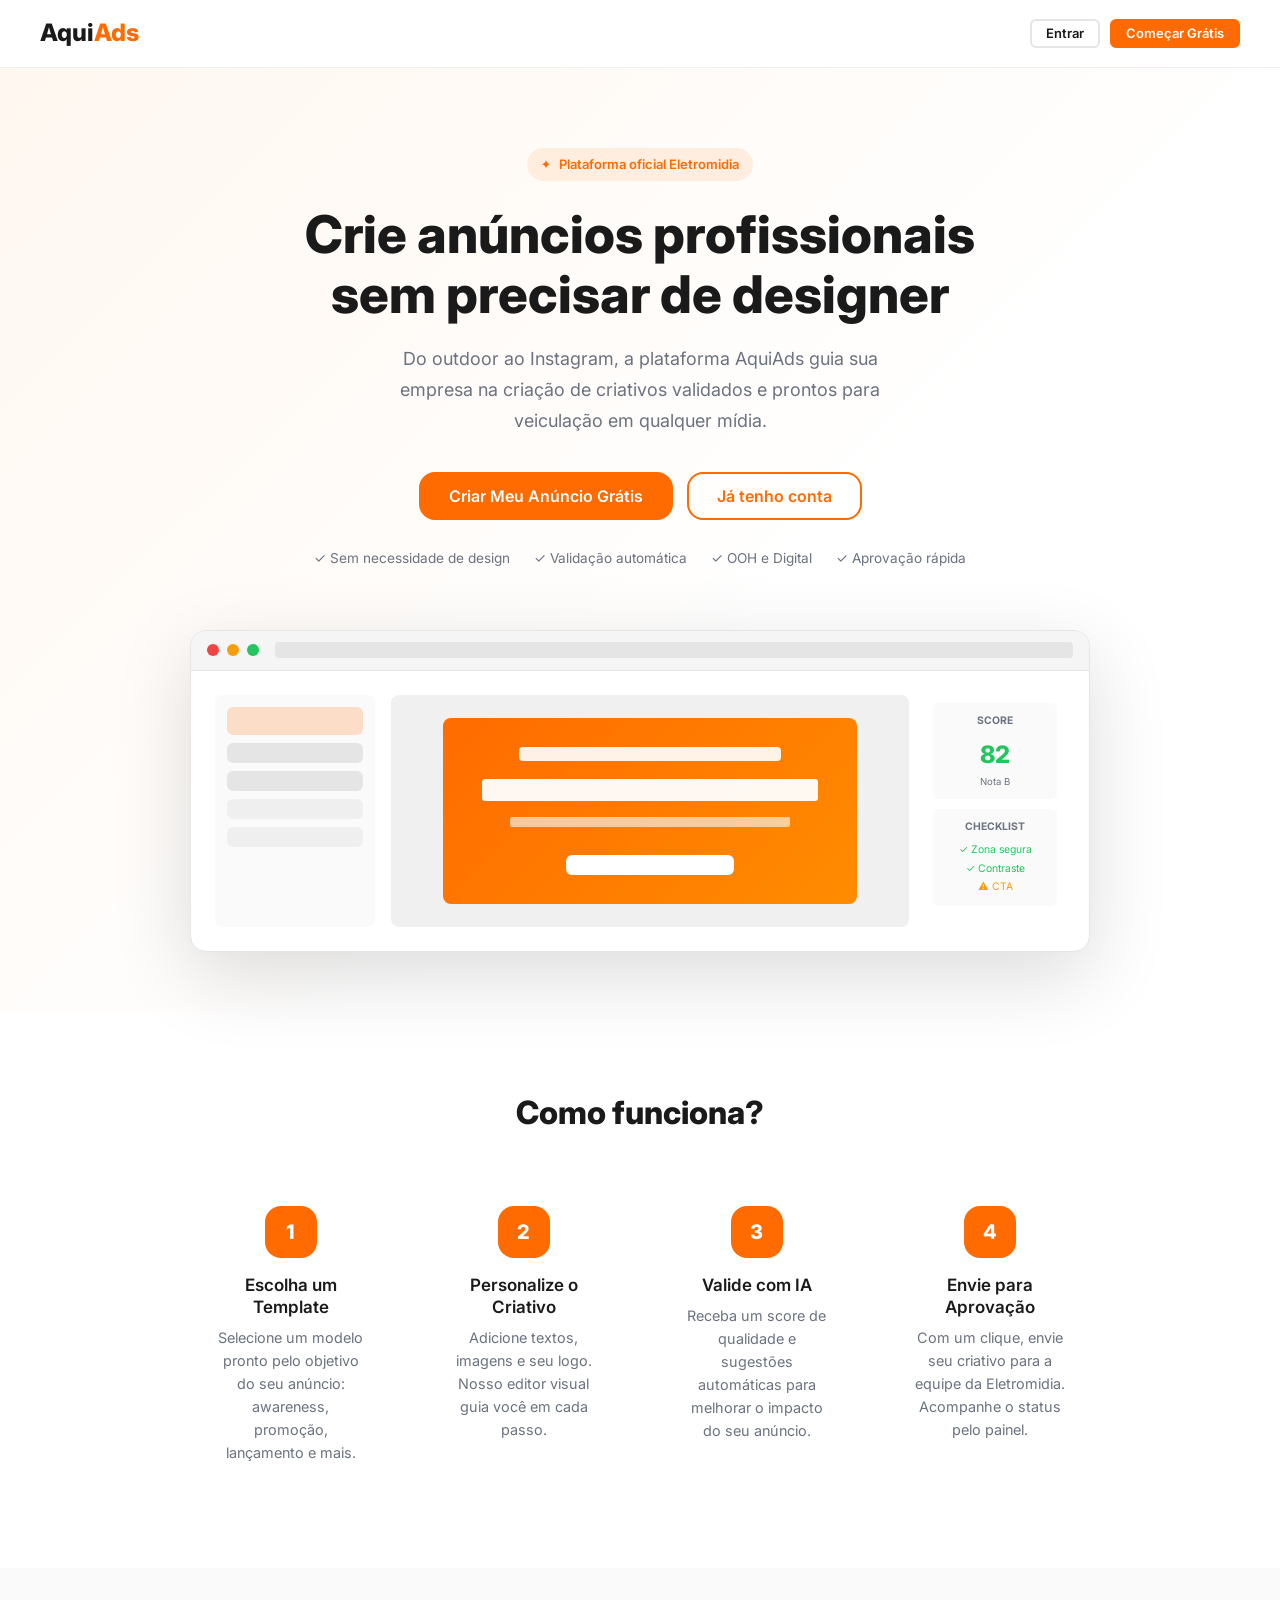
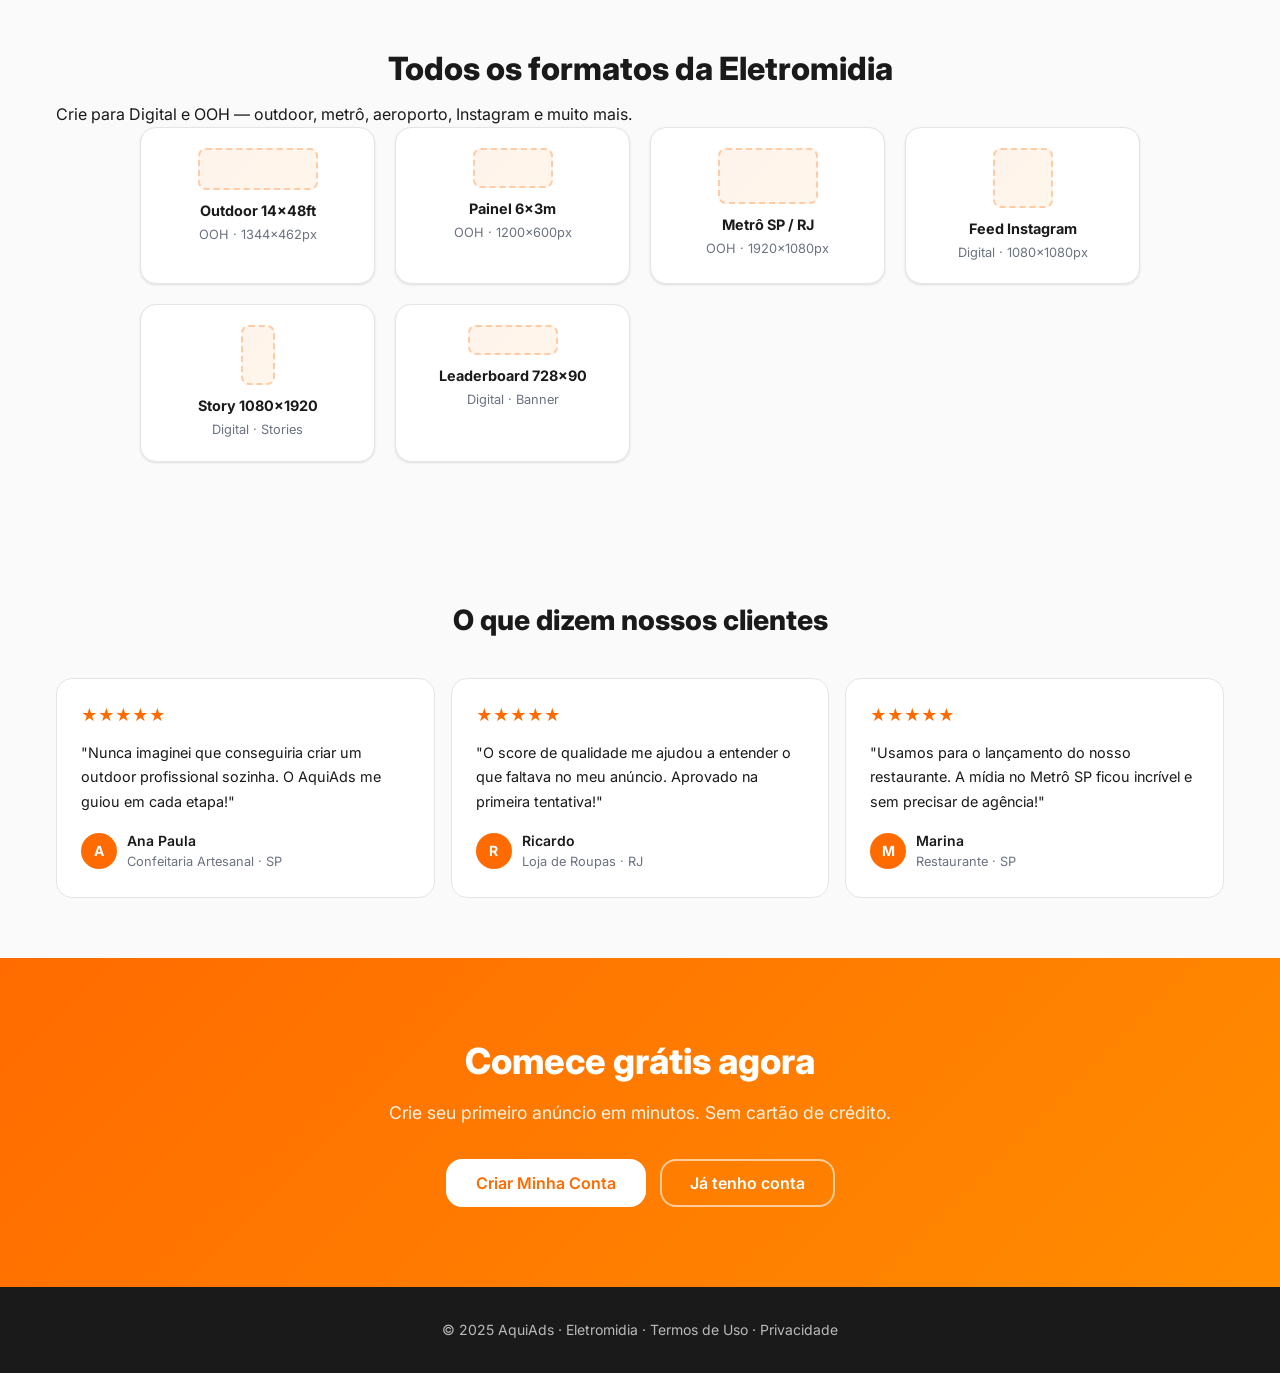
==== dashboard.html @ fc2f182a "Add AquiAds creative platform — full front-end application Complete web application for SME users to" ====
<!DOCTYPE html>
<html lang="pt-BR">
<head>
  <meta charset="UTF-8">
  <meta name="viewport" content="width=device-width, initial-scale=1.0">
  <title>Painel — AquiAds</title>
  <link rel="stylesheet" href="assets/css/style.css">
  <style>
    .stats-grid { display:grid; grid-template-columns:repeat(4,1fr); gap:16px; margin-bottom:28px; }
    .notif-list  { display:flex; flex-direction:column; gap:8px; }
    .notif-item  { display:flex; align-items:flex-start; gap:12px; padding:12px; border-radius:var(--radius-md); background:var(--color-bg); border:1px solid var(--color-gray-light); }
    .notif-icon  { font-size:1.2rem; flex-shrink:0; }
    .notif-msg   { font-size:0.875rem; line-height:1.5; }
    .notif-time  { font-size:0.75rem; color:var(--color-text-muted); }
    .notif-item--unread { background:rgba(255,107,0,0.04); border-color:rgba(255,107,0,0.2); }
    .campaign-row td:first-child { font-weight:600; }
    .section-tabs { margin-bottom:20px; }
    @media(max-width:1024px){ .stats-grid{grid-template-columns:repeat(2,1fr);} }
    @media(max-width:640px){  .stats-grid{grid-template-columns:1fr 1fr;} }
  </style>
</head>
<body>
<div id="toast-container"></div>

<div class="app-layout">
  <!-- SIDEBAR -->
  <aside class="sidebar" id="sidebar">
    <div class="sidebar-logo">
      <div class="sidebar-logo-icon">
        <svg width="20" height="20" viewBox="0 0 20 20" fill="none"><rect x="2" y="2" width="16" height="16" rx="3" fill="white"/><path d="M6 14L10 6L14 14" stroke="#FF6B00" stroke-width="2.5" stroke-linecap="round" stroke-linejoin="round"/></svg>
      </div>
      <span class="sidebar-logo-text">Aqui<span>Ads</span></span>
    </div>
    <nav class="sidebar-nav">
      <div class="nav-section">
        <div class="nav-section-label">Menu</div>
      </div>
      <a href="dashboard.html" class="nav-link nav-link--active">
        <svg viewBox="0 0 20 20" fill="currentColor"><rect x="2" y="2" width="7" height="7" rx="1.5"/><rect x="11" y="2" width="7" height="7" rx="1.5"/><rect x="2" y="11" width="7" height="7" rx="1.5"/><rect x="11" y="11" width="7" height="7" rx="1.5"/></svg>
        <span>Dashboard</span>
      </a>
      <a href="templates.html" class="nav-link">
        <svg viewBox="0 0 20 20" fill="currentColor"><path d="M4 3h12a1 1 0 0 1 1 1v12a1 1 0 0 1-1 1H4a1 1 0 0 1-1-1V4a1 1 0 0 1 1-1zm0 1v12h12V4H4zm2 2h3v3H6V6zm5 0h3v3h-3V6zM6 11h8v1H6v-1zm0 2.5h8v1H6v-1z"/></svg>
        <span>Templates</span>
      </a>
      <a href="editor.html" class="nav-link">
        <svg viewBox="0 0 20 20" fill="currentColor"><path d="M13.586 3.586a2 2 0 1 1 2.828 2.828l-.793.793-2.828-2.828.793-.793zM11.379 5.793L3 14.172V17h2.828l8.38-8.379-2.83-2.828z"/></svg>
        <span>Novo Criativo</span>
      </a>
      <div style="margin: 8px 12px;"></div>
      <div class="nav-section">
        <div class="nav-section-label">Conta</div>
      </div>
      <a href="#" class="nav-link" id="nav-logout" onclick="AquiAds.Auth.logout();return false;">
        <svg viewBox="0 0 20 20" fill="currentColor"><path fill-rule="evenodd" d="M3 3a1 1 0 0 0-1 1v12a1 1 0 0 0 1 1h7a1 1 0 1 0 0-2H4V5h6a1 1 0 1 0 0-2H3zm11.293 4.293a1 1 0 0 1 1.414 0l3 3a1 1 0 0 1 0 1.414l-3 3a1 1 0 0 1-1.414-1.414L15.586 11H9a1 1 0 1 1 0-2h6.586l-1.293-1.293a1 1 0 0 1 0-1.414z"/></svg>
        <span>Sair</span>
      </a>
    </nav>
    <div class="sidebar-footer">
      <div class="sidebar-user">
        <div class="sidebar-avatar" id="user-avatar">U</div>
        <div class="sidebar-user-info">
          <div class="sidebar-user-name" id="user-name">Usuário</div>
          <div class="sidebar-user-plan">
            <span class="badge badge--orange" style="font-size:0.65rem;padding:2px 7px;">Grátis</span>
          </div>
        </div>
      </div>
    </div>
  </aside>

  <!-- MAIN CONTENT -->
  <div class="main-content">
    <header class="topbar">
      <span class="topbar-title" id="topbar-greeting">Olá 👋</span>
      <div class="topbar-actions">
        <div class="search-input-wrap">
          <svg viewBox="0 0 20 20" fill="currentColor"><path fill-rule="evenodd" d="M8 4a4 4 0 100 8 4 4 0 000-8zM2 8a6 6 0 1110.89 3.476l4.817 4.817a1 1 0 01-1.414 1.414l-4.816-4.816A6 6 0 012 8z"/></svg>
          <input type="text" class="search-input" placeholder="Buscar criativos…" id="search-input">
        </div>
        <button class="notif-btn" id="notif-btn" data-tooltip="Notificações" onclick="toggleNotifications()">
          <svg width="18" height="18" viewBox="0 0 20 20" fill="currentColor"><path d="M10 2a6 6 0 00-6 6v3.586l-.707.707A1 1 0 004 14h12a1 1 0 00.707-1.707L16 11.586V8a6 6 0 00-6-6zM10 18a3 3 0 01-3-3h6a3 3 0 01-3 3z"/></svg>
          <span class="notif-badge" id="notif-badge" style="display:none;">0</span>
        </button>
        <a href="editor.html" class="btn btn--primary btn--sm">+ Novo Criativo</a>
      </div>
    </header>

    <main class="page-content">
      <!-- STATS -->
      <div class="stats-grid" id="stats-grid">
        <div class="stat-card">
          <div class="stat-card-icon" style="background:rgba(255,107,0,0.1);">
            <svg width="20" height="20" viewBox="0 0 20 20" fill="#FF6B00"><path d="M4 4a2 2 0 012-2h4.586A2 2 0 0112 2.586L15.414 6A2 2 0 0116 7.414V16a2 2 0 01-2 2H6a2 2 0 01-2-2V4z"/></svg>
          </div>
          <div class="stat-card-value" id="stat-total">0</div>
          <div class="stat-card-label">Criativos criados</div>
        </div>
        <div class="stat-card">
          <div class="stat-card-icon" style="background:rgba(255,107,0,0.1);">
            <svg width="20" height="20" viewBox="0 0 20 20" fill="#FF8C00"><path fill-rule="evenodd" d="M10 18a8 8 0 100-16 8 8 0 000 16zm1-12a1 1 0 10-2 0v4a1 1 0 00.293.707l2.828 2.829a1 1 0 101.415-1.415L11 9.586V6z"/></svg>
          </div>
          <div class="stat-card-value" id="stat-review">0</div>
          <div class="stat-card-label">Em aprovação</div>
        </div>
        <div class="stat-card">
          <div class="stat-card-icon" style="background:rgba(34,197,94,0.1);">
            <svg width="20" height="20" viewBox="0 0 20 20" fill="#22C55E"><path fill-rule="evenodd" d="M10 18a8 8 0 100-16 8 8 0 000 16zm3.707-9.293a1 1 0 00-1.414-1.414L9 10.586 7.707 9.293a1 1 0 00-1.414 1.414l2 2a1 1 0 001.414 0l4-4z"/></svg>
          </div>
          <div class="stat-card-value" id="stat-approved">0</div>
          <div class="stat-card-label">Aprovados</div>
        </div>
        <div class="stat-card">
          <div class="stat-card-icon" style="background:rgba(59,130,246,0.1);">
            <svg width="20" height="20" viewBox="0 0 20 20" fill="#3B82F6"><path d="M2 11a1 1 0 011-1h2a1 1 0 011 1v5a1 1 0 01-1 1H3a1 1 0 01-1-1v-5zM8 7a1 1 0 011-1h2a1 1 0 011 1v9a1 1 0 01-1 1H9a1 1 0 01-1-1V7zM14 4a1 1 0 011-1h2a1 1 0 011 1v12a1 1 0 01-1 1h-2a1 1 0 01-1-1V4z"/></svg>
          </div>
          <div class="stat-card-value" id="stat-campaigns">0</div>
          <div class="stat-card-label">Campanhas</div>
        </div>
      </div>

      <!-- CREATIVES -->
      <div class="card" style="margin-bottom:24px;">
        <div class="section-header">
          <h2>Meus Criativos</h2>
          <a href="editor.html" class="btn btn--secondary btn--sm">+ Criar novo</a>
        </div>
        <div class="tab-strip section-tabs" id="status-tabs">
          <button class="tab-btn tab-btn--active" data-filter="all"      onclick="filterTab(this)">Todos</button>
          <button class="tab-btn"                 data-filter="draft"    onclick="filterTab(this)">Rascunho</button>
          <button class="tab-btn"                 data-filter="review"   onclick="filterTab(this)">Em revisão</button>
          <button class="tab-btn"                 data-filter="approved" onclick="filterTab(this)">Aprovados</button>
          <button class="tab-btn"                 data-filter="rejected" onclick="filterTab(this)">Reprovados</button>
        </div>
        <div class="creatives-grid" id="creatives-grid"></div>
        <div id="creatives-empty" class="empty-state" style="display:none;">
          <div class="empty-state-icon">
            <svg width="40" height="40" viewBox="0 0 24 24" fill="none" stroke="#FF6B00" stroke-width="1.5"><rect x="3" y="3" width="18" height="18" rx="3"/><path d="M3 9h18M9 21V9"/></svg>
          </div>
          <h3>Nenhum criativo aqui ainda</h3>
          <p>Comece escolhendo um template ou criando do zero no editor.</p>
          <div style="display:flex;gap:10px;">
            <a href="templates.html" class="btn btn--primary">Ver Templates</a>
            <a href="editor.html"    class="btn btn--ghost">Editor em branco</a>
          </div>
        </div>
      </div>

      <!-- CAMPAIGNS TABLE -->
      <div class="card" style="margin-bottom:24px;">
        <div class="section-header">
          <h2>Histórico de Campanhas</h2>
        </div>
        <div class="table-wrap">
          <table>
            <thead>
              <tr>
                <th onclick="sortTable('name')">Campanha ↕</th>
                <th onclick="sortTable('format')">Formato ↕</th>
                <th onclick="sortTable('status')">Status ↕</th>
                <th onclick="sortTable('score')">Score ↕</th>
                <th onclick="sortTable('date')">Data ↕</th>
                <th>Ações</th>
              </tr>
            </thead>
            <tbody id="campaign-table-body"></tbody>
          </table>
        </div>
        <div id="campaigns-empty" class="empty-state" style="display:none;padding:32px 20px;">
          <p style="color:var(--color-text-muted);font-size:0.9rem;">Nenhuma campanha enviada ainda.</p>
        </div>
      </div>

      <!-- NOTIFICATIONS PANEL -->
      <div class="card" id="notif-panel" style="display:none;margin-bottom:24px;">
        <div class="section-header">
          <h2>Notificações</h2>
          <button class="btn btn--ghost btn--sm" onclick="markAllRead()">Marcar todas como lidas</button>
        </div>
        <div class="notif-list" id="notif-list"></div>
      </div>
    </main>
  </div>
</div>

<script src="assets/js/app.js"></script>
<script>
let currentFilter = 'all', sortField = 'date', sortDir = 1;

document.addEventListener('DOMContentLoaded', () => {
  const user = AquiAds.Auth.getUser();
  document.getElementById('user-name').textContent     = user.name || 'Usuário';
  document.getElementById('user-avatar').textContent   = (user.name || 'U')[0].toUpperCase();
  document.getElementById('topbar-greeting').textContent = `Olá, ${user.name?.split(' ')[0] || 'usuário'} 👋`;
  renderDashboard();
  updateNotifBadge();
  document.getElementById('search-input').addEventListener('input', AquiAds.Utils.debounce(e => {
    renderCreatives(currentFilter, e.target.value.trim());
  }, 250));
});

function renderDashboard() {
  const list = AquiAds.State.getCreatives();
  document.getElementById('stat-total').textContent     = list.length;
  document.getElementById('stat-review').textContent    = list.filter(c=>c.status==='review').length;
  document.getElementById('stat-approved').textContent  = list.filter(c=>c.status==='approved').length;
  document.getElementById('stat-campaigns').textContent = list.filter(c=>c.campaign?.name).length;
  renderCreatives('all','');
  renderCampaignTable(list);
}

function renderCreatives(filter, query='') {
  currentFilter = filter;
  let list = AquiAds.State.getCreatives();
  if (filter !== 'all') list = list.filter(c => c.status === filter);
  if (query) list = list.filter(c => c.name.toLowerCase().includes(query.toLowerCase()));
  const grid = document.getElementById('creatives-grid');
  const empty = document.getElementById('creatives-empty');
  if (!list.length) { grid.innerHTML=''; empty.style.display='flex'; return; }
  empty.style.display = 'none';
  grid.innerHTML = list.map(c => {
    const fmt = AquiAds.Formats.find(f=>f.id===c.formatId) || { name:'Desconhecido', category:'?' };
    const statusMap = { draft:'Rascunho', review:'Em revisão', approved:'Aprovado', rejected:'Reprovado' };
    const statusClass = { draft:'draft', review:'review', approved:'approved', rejected:'rejected' };
    const scoreClass = c.score >= 75 ? 'success' : c.score >= 50 ? 'warning' : 'error';
    const scoreColor = { success:'#22C55E', warning:'#F59E0B', error:'#EF4444' }[scoreClass];
    const r = 18, circ = 2*Math.PI*r;
    const offset = circ * (1 - (c.score||0)/100);
    return `
      <div class="creative-card" onclick="editCreative('${c.id}')">
        <div class="creative-thumb">
          ${c.thumbnail
            ? `<img src="${c.thumbnail}" alt="${c.name}">`
            : `<div class="creative-thumb-placeholder">
                <svg width="32" height="32" viewBox="0 0 24 24" fill="none" stroke="currentColor" stroke-width="1.5"><rect x="3" y="3" width="18" height="18" rx="3"/><circle cx="9" cy="9" r="2"/><path d="M21 15l-5-5L5 21"/></svg>
                <span style="font-size:0.75rem;">${fmt.name}</span>
              </div>`}
          <div style="position:absolute;top:10px;right:10px;">
            <span class="status-pill status-pill--${statusClass[c.status]||'draft'}">${statusMap[c.status]||'Rascunho'}</span>
          </div>
        </div>
        <div class="creative-info">
          <div class="creative-name">${c.name}</div>
          <div class="creative-meta">
            <span class="badge badge--gray">${fmt.category}</span>
            <div class="score-ring">
              <svg viewBox="0 0 44 44" width="44" height="44">
                <circle cx="22" cy="22" r="${r}" fill="none" stroke="#E5E5E5" stroke-width="3"/>
                <circle cx="22" cy="22" r="${r}" fill="none" stroke="${scoreColor}" stroke-width="3" stroke-linecap="round"
                  stroke-dasharray="${circ}" stroke-dashoffset="${offset}" transform="rotate(-90 22 22)"/>
                <text x="22" y="22" fill="${scoreColor}" font-size="9" font-weight="700" text-anchor="middle" dominant-baseline="middle">${c.score||0}</text>
              </svg>
            </div>
          </div>
          <div class="creative-actions" onclick="event.stopPropagation()">
            <button class="btn btn--primary btn--sm" onclick="editCreative('${c.id}')">Editar</button>
            <button class="btn btn--ghost btn--sm" onclick="duplicateCreative('${c.id}')">Duplicar</button>
            <button class="btn btn--ghost btn--sm" style="color:var(--color-error);" onclick="deleteCreative('${c.id}')">✕</button>
          </div>
        </div>
      </div>`;
  }).join('');
}

function renderCampaignTable(list) {
  const tbody = document.getElementById('campaign-table-body');
  const empty = document.getElementById('campaigns-empty');
  const rows  = list.filter(c => c.campaign?.name || c.status !== 'draft');
  if (!rows.length) { tbody.innerHTML=''; empty.style.display='flex'; return; }
  empty.style.display = 'none';
  const sorted = [...rows].sort((a,b) => {
    const va = sortField==='date' ? a.updatedAt : sortField==='score' ? a.score : (a[sortField]||a.name||'');
    const vb = sortField==='date' ? b.updatedAt : sortField==='score' ? b.score : (b[sortField]||b.name||'');
    return String(va).localeCompare(String(vb)) * sortDir;
  });
  const statusMap  = { draft:'Rascunho', review:'Em revisão', approved:'Aprovado', rejected:'Reprovado' };
  const statusClass = { draft:'gray', review:'orange', approved:'green', rejected:'red' };
  tbody.innerHTML = sorted.map(c => {
    const fmt = AquiAds.Formats.find(f=>f.id===c.formatId);
    return `<tr>
      <td>${c.campaign?.name || c.name}</td>
      <td>${fmt?.name||'-'}</td>
      <td><span class="badge badge--${statusClass[c.status]||'gray'}">${statusMap[c.status]||'-'}</span></td>
      <td><strong style="color:${c.score>=75?'#22C55E':c.score>=50?'#F59E0B':'#EF4444'}">${c.score||0}</strong></td>
      <td>${AquiAds.Utils.formatDate(c.updatedAt||c.createdAt)}</td>
      <td>
        <button class="btn btn--ghost btn--sm" onclick="editCreative('${c.id}')">Editar</button>
      </td>
    </tr>`;
  }).join('');
}

function filterTab(btn) {
  document.querySelectorAll('#status-tabs .tab-btn').forEach(b => b.classList.remove('tab-btn--active'));
  btn.classList.add('tab-btn--active');
  renderCreatives(btn.dataset.filter, document.getElementById('search-input').value);
}

function sortTable(field) {
  if (sortField === field) sortDir *= -1; else { sortField = field; sortDir = 1; }
  renderCampaignTable(AquiAds.State.getCreatives());
}

function editCreative(id) { AquiAds.Router.goTo('editor.html', { id }); }

function duplicateCreative(id) {
  const c = AquiAds.State.getCreatives().find(x => x.id === id);
  if (!c) return;
  const copy = AquiAds.Utils.deepClone(c);
  copy.id = AquiAds.Utils.generateId();
  copy.name = c.name + ' (cópia)';
  copy.status = 'draft';
  copy.createdAt = new Date().toISOString();
  copy.updatedAt = copy.createdAt;
  AquiAds.State.saveCreative(copy);
  AquiAds.Toast.show('Criativo duplicado!', 'success');
  renderDashboard();
}

function deleteCreative(id) {
  if (!confirm('Excluir este criativo permanentemente?')) return;
  AquiAds.State.deleteCreative(id);
  AquiAds.Toast.show('Criativo excluído.', 'default');
  renderDashboard();
}

function updateNotifBadge() {
  const count = AquiAds.Notifications.getUnreadCount();
  const badge = document.getElementById('notif-badge');
  badge.style.display = count > 0 ? 'flex' : 'none';
  badge.textContent = count;
}

function toggleNotifications() {
  const panel = document.getElementById('notif-panel');
  const isOpen = panel.style.display !== 'none';
  panel.style.display = isOpen ? 'none' : 'block';
  if (!isOpen) renderNotifications();
}

function renderNotifications() {
  const list = AquiAds.Notifications.getAll();
  const container = document.getElementById('notif-list');
  if (!list.length) { container.innerHTML='<p style="color:var(--color-text-muted);font-size:0.875rem;padding:8px;">Nenhuma notificação.</p>'; return; }
  const icons = { info:'ℹ️', success:'✅', error:'❌', warning:'⚠️' };
  container.innerHTML = list.slice(0,10).map(n => `
    <div class="notif-item${n.read?'':' notif-item--unread'}" onclick="AquiAds.Notifications.markRead('${n.id}');this.classList.remove('notif-item--unread');updateNotifBadge();">
      <span class="notif-icon">${icons[n.type]||'ℹ️'}</span>
      <div>
        <div class="notif-msg">${n.message}</div>
        <div class="notif-time">${AquiAds.Utils.formatDate(n.createdAt)}</div>
      </div>
    </div>`).join('');
}

function markAllRead() {
  AquiAds.Notifications.markAllRead();
  renderNotifications();
  updateNotifBadge();
}
</script>
</body>
</html>
---- assets/css/style.css ----
@import url('https://fonts.googleapis.com/css2?family=Inter:wght@400;500;600;700&display=swap');

/* ===== CUSTOM PROPERTIES ===== */
:root {
  --color-primary: #FF6B00;
  --color-primary-dark: #E55A00;
  --color-secondary: #FF8C00;
  --color-bg: #FAFAFA;
  --color-surface: #FFFFFF;
  --color-text: #1A1A1A;
  --color-text-muted: #6B7280;
  --color-gray-light: #E5E5E5;
  --color-gray-mid: #9CA3AF;
  --color-success: #22C55E;
  --color-success-bg: #DCFCE7;
  --color-error: #EF4444;
  --color-error-bg: #FEE2E2;
  --color-warning: #F59E0B;
  --color-warning-bg: #FEF3C7;
  --color-info: #3B82F6;
  --color-info-bg: #DBEAFE;
  --radius-sm: 6px;
  --radius-md: 10px;
  --radius-lg: 16px;
  --radius-xl: 24px;
  --shadow-sm: 0 1px 3px rgba(0,0,0,0.08), 0 1px 2px rgba(0,0,0,0.04);
  --shadow-md: 0 4px 12px rgba(0,0,0,0.08), 0 2px 4px rgba(0,0,0,0.04);
  --shadow-lg: 0 8px 24px rgba(0,0,0,0.10), 0 4px 8px rgba(0,0,0,0.04);
  --font-sans: 'Inter', system-ui, -apple-system, sans-serif;
  --transition: 0.18s ease;
  --sidebar-width: 240px;
  --sidebar-collapsed: 64px;
}

/* ===== RESET & BASE ===== */
*, *::before, *::after { box-sizing: border-box; margin: 0; padding: 0; }
html { font-size: 16px; scroll-behavior: smooth; -webkit-text-size-adjust: 100%; }
body {
  font-family: var(--font-sans);
  background: var(--color-bg);
  color: var(--color-text);
  line-height: 1.6;
  min-height: 100vh;
  -webkit-font-smoothing: antialiased;
}
a { color: var(--color-primary); text-decoration: none; }
a:hover { text-decoration: underline; }
img, video { max-width: 100%; display: block; }
button { cursor: pointer; font: inherit; border: none; background: none; }
input, select, textarea { font: inherit; }
ul, ol { list-style: none; }
h1,h2,h3,h4,h5,h6 { line-height: 1.3; font-weight: 600; }

/* ===== TYPOGRAPHY ===== */
.text-xs  { font-size: 0.75rem; }
.text-sm  { font-size: 0.875rem; }
.text-base{ font-size: 1rem; }
.text-lg  { font-size: 1.125rem; }
.text-xl  { font-size: 1.25rem; }
.text-2xl { font-size: 1.5rem; }
.text-3xl { font-size: 1.875rem; }
.text-4xl { font-size: 2.25rem; }
.font-medium { font-weight: 500; }
.font-semibold { font-weight: 600; }
.font-bold { font-weight: 700; }
.text-muted { color: var(--color-text-muted); }
.text-primary { color: var(--color-primary); }

/* ===== LAYOUT ===== */
.container { max-width: 1280px; margin: 0 auto; padding: 0 24px; }
.flex { display: flex; }
.flex-col { flex-direction: column; }
.flex-1 { flex: 1; }
.items-center { align-items: center; }
.items-start { align-items: flex-start; }
.justify-between { justify-content: space-between; }
.justify-center { justify-content: center; }
.gap-1 { gap: 4px; }
.gap-2 { gap: 8px; }
.gap-3 { gap: 12px; }
.gap-4 { gap: 16px; }
.gap-6 { gap: 24px; }
.gap-8 { gap: 32px; }
.grid-2 { display: grid; grid-template-columns: repeat(2, 1fr); gap: 16px; }
.grid-3 { display: grid; grid-template-columns: repeat(3, 1fr); gap: 16px; }
.grid-4 { display: grid; grid-template-columns: repeat(4, 1fr); gap: 16px; }
.w-full { width: 100%; }
.hidden { display: none !important; }

/* ===== BUTTONS ===== */
.btn {
  display: inline-flex; align-items: center; justify-content: center; gap: 8px;
  padding: 10px 20px; border-radius: var(--radius-md);
  font-size: 0.875rem; font-weight: 600; line-height: 1;
  transition: var(--transition); white-space: nowrap; cursor: pointer;
  border: 2px solid transparent;
}
.btn:disabled { opacity: 0.5; cursor: not-allowed; }
.btn--primary {
  background: var(--color-primary); color: #fff; border-color: var(--color-primary);
}
.btn--primary:hover:not(:disabled) { background: var(--color-primary-dark); border-color: var(--color-primary-dark); }
.btn--secondary {
  background: transparent; color: var(--color-primary); border-color: var(--color-primary);
}
.btn--secondary:hover:not(:disabled) { background: rgba(255,107,0,0.06); }
.btn--ghost {
  background: transparent; color: var(--color-text); border-color: var(--color-gray-light);
}
.btn--ghost:hover:not(:disabled) { background: var(--color-gray-light); }
.btn--danger {
  background: var(--color-error); color: #fff; border-color: var(--color-error);
}
.btn--sm { padding: 6px 14px; font-size: 0.8125rem; border-radius: var(--radius-sm); }
.btn--lg { padding: 14px 28px; font-size: 1rem; border-radius: var(--radius-lg); }
.btn--icon { padding: 8px; width: 36px; height: 36px; }
.btn--icon.btn--sm { width: 30px; height: 30px; padding: 5px; }
.btn svg { width: 16px; height: 16px; flex-shrink: 0; }

/* ===== CARDS ===== */
.card {
  background: var(--color-surface); border-radius: var(--radius-lg);
  box-shadow: var(--shadow-sm); padding: 24px;
  border: 1px solid var(--color-gray-light);
}
.card--hover { transition: var(--transition); }
.card--hover:hover { box-shadow: var(--shadow-md); transform: translateY(-1px); }

/* ===== BADGES & STATUS PILLS ===== */
.badge {
  display: inline-flex; align-items: center; gap: 4px;
  padding: 3px 10px; border-radius: 100px;
  font-size: 0.75rem; font-weight: 600; line-height: 1.4;
}
.badge--orange { background: rgba(255,107,0,0.12); color: var(--color-primary); }
.badge--green  { background: var(--color-success-bg); color: #15803D; }
.badge--gray   { background: var(--color-gray-light); color: #6B7280; }
.badge--red    { background: var(--color-error-bg); color: #DC2626; }
.badge--blue   { background: var(--color-info-bg); color: #1D4ED8; }
.badge--yellow { background: var(--color-warning-bg); color: #B45309; }

.status-pill {
  display: inline-flex; align-items: center; gap: 6px;
  padding: 4px 12px; border-radius: 100px;
  font-size: 0.75rem; font-weight: 600;
}
.status-pill::before {
  content: ''; width: 6px; height: 6px;
  border-radius: 50%; background: currentColor; opacity: 0.8;
}
.status-pill--draft    { background: #F3F4F6; color: #6B7280; }
.status-pill--review   { background: rgba(255,107,0,0.12); color: #C2500A; }
.status-pill--approved { background: var(--color-success-bg); color: #15803D; }
.status-pill--rejected { background: var(--color-error-bg); color: #DC2626; }

/* ===== FORMS ===== */
.form-group { display: flex; flex-direction: column; gap: 6px; }
.form-label { font-size: 0.875rem; font-weight: 500; color: var(--color-text); }
.form-label .required { color: var(--color-error); margin-left: 2px; }
.form-input, .form-select, .form-textarea {
  height: 42px; padding: 0 14px;
  border: 1.5px solid var(--color-gray-light); border-radius: var(--radius-md);
  background: #fff; color: var(--color-text);
  font-size: 0.9rem; transition: var(--transition); width: 100%;
}
.form-textarea { height: auto; min-height: 90px; padding: 12px 14px; resize: vertical; }
.form-input:focus, .form-select:focus, .form-textarea:focus {
  outline: none; border-color: var(--color-primary);
  box-shadow: 0 0 0 3px rgba(255,107,0,0.12);
}
.form-input::placeholder { color: var(--color-gray-mid); }
.form-error { font-size: 0.8rem; color: var(--color-error); }
.form-hint  { font-size: 0.8rem; color: var(--color-text-muted); }
.form-grid { display: grid; grid-template-columns: 1fr 1fr; gap: 16px; }

/* ===== TABS ===== */
.tab-strip {
  display: flex; gap: 2px; border-bottom: 2px solid var(--color-gray-light);
  margin-bottom: 20px;
}
.tab-btn {
  padding: 10px 18px; font-size: 0.875rem; font-weight: 500;
  color: var(--color-text-muted); background: none; border: none;
  cursor: pointer; transition: var(--transition);
  border-bottom: 2px solid transparent; margin-bottom: -2px;
}
.tab-btn:hover { color: var(--color-text); }
.tab-btn--active { color: var(--color-primary); border-bottom-color: var(--color-primary); font-weight: 600; }
.tab-content { display: none; }
.tab-content--active { display: block; }

/* ===== MODAL ===== */
.modal-overlay {
  position: fixed; inset: 0; background: rgba(0,0,0,0.5);
  display: flex; align-items: center; justify-content: center;
  z-index: 1000; padding: 20px;
  opacity: 0; pointer-events: none; transition: opacity 0.2s ease;
}
.modal-overlay--open { opacity: 1; pointer-events: all; }
.modal {
  background: #fff; border-radius: var(--radius-xl); padding: 32px;
  max-width: 540px; width: 100%; max-height: 90vh; overflow-y: auto;
  box-shadow: var(--shadow-lg);
  transform: translateY(12px); transition: transform 0.2s ease;
}
.modal-overlay--open .modal { transform: translateY(0); }
.modal--lg { max-width: 720px; }
.modal--sm { max-width: 420px; }
.modal-header {
  display: flex; align-items: flex-start; justify-content: space-between;
  margin-bottom: 24px; gap: 12px;
}
.modal-header h3 { font-size: 1.125rem; font-weight: 700; }
.modal-close {
  width: 32px; height: 32px; border-radius: var(--radius-sm);
  display: flex; align-items: center; justify-content: center;
  color: var(--color-text-muted); transition: var(--transition);
  flex-shrink: 0; background: none; border: none; cursor: pointer;
}
.modal-close:hover { background: var(--color-gray-light); color: var(--color-text); }
.modal-footer { display: flex; gap: 10px; justify-content: flex-end; margin-top: 24px; padding-top: 20px; border-top: 1px solid var(--color-gray-light); }

/* ===== SIDEBAR / DASHBOARD LAYOUT ===== */
.app-layout {
  display: flex; min-height: 100vh;
}
.sidebar {
  width: var(--sidebar-width); background: #fff;
  border-right: 1px solid var(--color-gray-light);
  display: flex; flex-direction: column;
  position: fixed; top: 0; left: 0; height: 100vh;
  z-index: 100; transition: width 0.2s ease; overflow: hidden;
}
.sidebar-logo {
  padding: 20px 20px 16px; border-bottom: 1px solid var(--color-gray-light);
  display: flex; align-items: center; gap: 10px; flex-shrink: 0;
}
.sidebar-logo-icon {
  width: 36px; height: 36px; background: var(--color-primary);
  border-radius: var(--radius-md); display: flex; align-items: center; justify-content: center;
  flex-shrink: 0;
}
.sidebar-logo-text { font-size: 1.125rem; font-weight: 800; color: var(--color-text); white-space: nowrap; }
.sidebar-logo-text span { color: var(--color-primary); }
.sidebar-nav { flex: 1; padding: 12px 0; overflow-y: auto; }
.nav-section { padding: 8px 12px 4px; }
.nav-section-label {
  font-size: 0.7rem; font-weight: 700; text-transform: uppercase;
  letter-spacing: 0.08em; color: var(--color-gray-mid); padding: 0 8px;
  white-space: nowrap;
}
.nav-link {
  display: flex; align-items: center; gap: 12px;
  padding: 10px 12px; border-radius: var(--radius-md);
  color: var(--color-text-muted); font-size: 0.9rem; font-weight: 500;
  transition: var(--transition); cursor: pointer; text-decoration: none;
  white-space: nowrap; margin-bottom: 2px;
}
.nav-link svg { width: 20px; height: 20px; flex-shrink: 0; }
.nav-link:hover { background: var(--color-bg); color: var(--color-text); text-decoration: none; }
.nav-link--active { background: rgba(255,107,0,0.10); color: var(--color-primary); font-weight: 600; }
.nav-link--active:hover { background: rgba(255,107,0,0.14); }
.sidebar-footer {
  padding: 16px; border-top: 1px solid var(--color-gray-light);
}
.sidebar-user {
  display: flex; align-items: center; gap: 10px;
}
.sidebar-avatar {
  width: 36px; height: 36px; border-radius: 50%;
  background: var(--color-primary); color: #fff;
  display: flex; align-items: center; justify-content: center;
  font-size: 0.875rem; font-weight: 700; flex-shrink: 0;
}
.sidebar-user-info { flex: 1; min-width: 0; }
.sidebar-user-name { font-size: 0.875rem; font-weight: 600; truncate: true; white-space: nowrap; overflow: hidden; text-overflow: ellipsis; }
.sidebar-user-plan { font-size: 0.75rem; color: var(--color-text-muted); }

.main-content {
  flex: 1; margin-left: var(--sidebar-width);
  display: flex; flex-direction: column; min-width: 0;
}
.topbar {
  height: 64px; background: #fff; border-bottom: 1px solid var(--color-gray-light);
  display: flex; align-items: center; justify-content: space-between;
  padding: 0 28px; gap: 16px; position: sticky; top: 0; z-index: 50;
}
.topbar-title { font-size: 1.125rem; font-weight: 700; }
.topbar-actions { display: flex; align-items: center; gap: 12px; }
.page-content { padding: 28px; flex: 1; }

/* ===== NOTIFICATIONS BELL ===== */
.notif-btn {
  position: relative; width: 38px; height: 38px;
  border-radius: var(--radius-md); display: flex; align-items: center; justify-content: center;
  background: none; border: 1.5px solid var(--color-gray-light);
  color: var(--color-text-muted); transition: var(--transition); cursor: pointer;
}
.notif-btn:hover { background: var(--color-bg); color: var(--color-text); }
.notif-badge {
  position: absolute; top: -4px; right: -4px;
  width: 18px; height: 18px; background: var(--color-error); color: #fff;
  border-radius: 50%; font-size: 0.65rem; font-weight: 700;
  display: flex; align-items: center; justify-content: center;
  border: 2px solid #fff;
}

/* ===== SEARCH ===== */
.search-input-wrap { position: relative; }
.search-input-wrap svg {
  position: absolute; left: 12px; top: 50%; transform: translateY(-50%);
  width: 16px; height: 16px; color: var(--color-gray-mid); pointer-events: none;
}
.search-input {
  height: 38px; padding: 0 14px 0 38px;
  border: 1.5px solid var(--color-gray-light); border-radius: var(--radius-md);
  background: var(--color-bg); font-size: 0.875rem; width: 240px;
  transition: var(--transition);
}
.search-input:focus { outline: none; border-color: var(--color-primary); background: #fff; width: 300px; }

/* ===== STATS CARDS ===== */
.stat-card {
  background: #fff; border-radius: var(--radius-lg); padding: 20px;
  border: 1px solid var(--color-gray-light); box-shadow: var(--shadow-sm);
}
.stat-card-value { font-size: 2rem; font-weight: 800; line-height: 1; margin: 6px 0; }
.stat-card-label { font-size: 0.8125rem; color: var(--color-text-muted); font-weight: 500; }
.stat-card-icon {
  width: 40px; height: 40px; border-radius: var(--radius-md);
  display: flex; align-items: center; justify-content: center;
  margin-bottom: 8px;
}

/* ===== CREATIVE CARDS ===== */
.creatives-grid {
  display: grid; grid-template-columns: repeat(auto-fill, minmax(280px, 1fr)); gap: 20px;
}
.creative-card {
  background: #fff; border-radius: var(--radius-lg);
  border: 1px solid var(--color-gray-light); box-shadow: var(--shadow-sm);
  overflow: hidden; transition: var(--transition); cursor: pointer;
}
.creative-card:hover { box-shadow: var(--shadow-md); transform: translateY(-2px); }
.creative-thumb {
  height: 160px; background: var(--color-gray-light);
  display: flex; align-items: center; justify-content: center;
  overflow: hidden; position: relative;
}
.creative-thumb img { width: 100%; height: 100%; object-fit: cover; }
.creative-thumb-placeholder {
  width: 100%; height: 100%;
  display: flex; flex-direction: column; align-items: center; justify-content: center;
  gap: 8px; color: var(--color-gray-mid);
}
.creative-info { padding: 16px; }
.creative-name { font-weight: 600; font-size: 0.9375rem; margin-bottom: 6px; overflow: hidden; text-overflow: ellipsis; white-space: nowrap; }
.creative-meta { display: flex; align-items: center; justify-content: space-between; margin-bottom: 12px; }
.creative-actions { display: flex; gap: 8px; }

/* ===== SCORE RING ===== */
.score-ring { display: inline-flex; align-items: center; gap: 8px; }
.score-ring svg { width: 44px; height: 44px; }
.score-ring-track { fill: none; stroke: var(--color-gray-light); stroke-width: 3; }
.score-ring-fill {
  fill: none; stroke-width: 3; stroke-linecap: round;
  transform: rotate(-90deg); transform-origin: 50% 50%;
  transition: stroke-dashoffset 0.6s ease;
}
.score-ring-text { font-size: 9px; font-weight: 700; text-anchor: middle; dominant-baseline: middle; }
.score-ring--a .score-ring-fill { stroke: var(--color-success); }
.score-ring--b .score-ring-fill { stroke: #84CC16; }
.score-ring--c .score-ring-fill { stroke: var(--color-warning); }
.score-ring--d .score-ring-fill { stroke: #F97316; }
.score-ring--f .score-ring-fill { stroke: var(--color-error); }

/* ===== SCORE PANEL ===== */
.score-panel { }
.score-header { display: flex; align-items: center; gap: 16px; margin-bottom: 20px; }
.score-big { font-size: 3rem; font-weight: 800; line-height: 1; }
.score-big--a, .score-big--b { color: var(--color-success); }
.score-big--c { color: var(--color-warning); }
.score-big--d, .score-big--f { color: var(--color-error); }
.score-grade { font-size: 1rem; color: var(--color-text-muted); margin-top: 2px; }
.score-checks { display: flex; flex-direction: column; gap: 8px; }
.score-check-item {
  display: flex; align-items: center; gap: 10px; padding: 10px 12px;
  border-radius: var(--radius-md); background: var(--color-bg);
  font-size: 0.8375rem;
}
.score-check-icon { width: 20px; height: 20px; border-radius: 50%; flex-shrink: 0; display: flex; align-items: center; justify-content: center; }
.score-check-icon--pass { background: var(--color-success-bg); color: #15803D; }
.score-check-icon--warn { background: var(--color-warning-bg); color: #B45309; }
.score-check-icon--fail { background: var(--color-error-bg); color: #DC2626; }
.score-check-label { flex: 1; font-weight: 500; }
.score-check-msg  { font-size: 0.8rem; color: var(--color-text-muted); }

/* ===== TOAST ===== */
#toast-container {
  position: fixed; bottom: 24px; right: 24px; z-index: 9999;
  display: flex; flex-direction: column; gap: 10px; pointer-events: none;
}
.toast {
  background: var(--color-text); color: #fff; padding: 12px 18px;
  border-radius: var(--radius-md); font-size: 0.875rem; font-weight: 500;
  box-shadow: var(--shadow-lg); max-width: 340px;
  display: flex; align-items: center; gap: 10px; pointer-events: all;
  animation: slideUpFade 0.3s ease;
}
.toast--success { background: #15803D; }
.toast--error   { background: var(--color-error); }
.toast--warning { background: #B45309; }
@keyframes slideUpFade { from { opacity:0; transform: translateY(12px); } to { opacity:1; transform: translateY(0); } }
@keyframes fadeOut    { from { opacity:1; } to { opacity:0; transform: translateY(4px); } }

/* ===== EMPTY STATE ===== */
.empty-state {
  text-align: center; padding: 60px 20px;
  display: flex; flex-direction: column; align-items: center; gap: 16px;
}
.empty-state-icon {
  width: 80px; height: 80px; background: rgba(255,107,0,0.08);
  border-radius: var(--radius-xl); display: flex; align-items: center; justify-content: center;
}
.empty-state h3 { font-size: 1.125rem; font-weight: 700; }
.empty-state p  { font-size: 0.9rem; color: var(--color-text-muted); max-width: 360px; }

/* ===== TOOLTIP ===== */
[data-tooltip] { position: relative; }
.tooltip-box {
  position: absolute; bottom: calc(100% + 8px); left: 50%; transform: translateX(-50%);
  background: #1A1A1A; color: #fff; font-size: 0.75rem; padding: 6px 10px;
  border-radius: var(--radius-sm); white-space: nowrap; z-index: 500;
  pointer-events: none; box-shadow: var(--shadow-md);
}
.tooltip-box::after {
  content:''; position: absolute; top: 100%; left: 50%; transform: translateX(-50%);
  border: 5px solid transparent; border-top-color: #1A1A1A;
}

/* ===== TABLE ===== */
.table-wrap { overflow-x: auto; border-radius: var(--radius-lg); border: 1px solid var(--color-gray-light); }
table { width: 100%; border-collapse: collapse; background: #fff; }
th {
  text-align: left; padding: 12px 16px; font-size: 0.8rem; font-weight: 700;
  text-transform: uppercase; letter-spacing: 0.05em;
  color: var(--color-text-muted); background: var(--color-bg);
  border-bottom: 1px solid var(--color-gray-light); cursor: pointer;
}
th:hover { color: var(--color-text); }
td {
  padding: 14px 16px; font-size: 0.875rem;
  border-bottom: 1px solid rgba(229,229,229,0.6);
}
tr:last-child td { border-bottom: none; }
tr:hover td { background: rgba(250,250,250,0.8); }

/* ===== SECTION HEADER ===== */
.section-header {
  display: flex; align-items: center; justify-content: space-between;
  margin-bottom: 20px;
}
.section-header h2 { font-size: 1.0625rem; font-weight: 700; }

/* ===== DIVIDER ===== */
.divider { height: 1px; background: var(--color-gray-light); margin: 20px 0; }

/* ===== LANDING PAGE ===== */
.landing-nav {
  position: sticky; top: 0; z-index: 100; background: rgba(255,255,255,0.95);
  backdrop-filter: blur(8px); border-bottom: 1px solid rgba(229,229,229,0.6);
  height: 68px; display: flex; align-items: center; padding: 0 32px;
}
.landing-nav-inner { max-width: 1200px; margin: 0 auto; width: 100%; display: flex; align-items: center; justify-content: space-between; }
.logo-text { font-size: 1.5rem; font-weight: 800; color: var(--color-text); }
.logo-text span { color: var(--color-primary); }

.hero {
  background: linear-gradient(135deg, #fff7f0 0%, #fff 60%);
  padding: 80px 32px 60px; text-align: center;
}
.hero-eyebrow { display: inline-flex; align-items: center; gap: 8px; background: rgba(255,107,0,0.1); color: var(--color-primary); padding: 6px 14px; border-radius: 100px; font-size: 0.8125rem; font-weight: 600; margin-bottom: 24px; }
.hero h1 { font-size: clamp(2rem, 5vw, 3.25rem); font-weight: 800; line-height: 1.15; max-width: 700px; margin: 0 auto 20px; }
.hero p { font-size: 1.125rem; color: var(--color-text-muted); max-width: 520px; margin: 0 auto 36px; line-height: 1.7; }
.hero-ctas { display: flex; align-items: center; justify-content: center; gap: 14px; flex-wrap: wrap; }
.hero-mockup { max-width: 900px; margin: 60px auto 0; position: relative; }
.hero-mockup-inner {
  background: #fff; border-radius: 16px; box-shadow: 0 24px 80px rgba(0,0,0,0.14);
  overflow: hidden; border: 1px solid var(--color-gray-light);
}
.hero-mockup-bar {
  height: 40px; background: #F5F5F5; border-bottom: 1px solid var(--color-gray-light);
  display: flex; align-items: center; padding: 0 16px; gap: 8px;
}
.hero-mockup-dot { width: 12px; height: 12px; border-radius: 50%; }
.hero-mockup-content { padding: 24px; height: 280px; display: flex; gap: 16px; }
.hero-mockup-sidebar { width: 160px; background: var(--color-bg); border-radius: 8px; padding: 12px; display: flex; flex-direction: column; gap: 8px; }
.hero-mockup-sidebar-item { height: 28px; background: var(--color-gray-light); border-radius: 6px; }
.hero-mockup-sidebar-item:first-child { background: rgba(255,107,0,0.2); }
.hero-mockup-canvas-area { flex: 1; background: #F0F0F0; border-radius: 8px; display: flex; align-items: center; justify-content: center; }
.hero-mockup-canvas-inner { width: 80%; height: 80%; background: linear-gradient(135deg, #FF6B00, #FF8C00); border-radius: 8px; display: flex; flex-direction: column; align-items: center; justify-content: center; gap: 8px; padding: 20px; }
.hero-mockup-canvas-inner div { background: rgba(255,255,255,0.9); border-radius: 4px; }

.how-it-works { padding: 80px 32px; background: #fff; }
.how-it-works h2 { text-align: center; font-size: 2rem; font-weight: 800; margin-bottom: 48px; }
.steps-grid { display: grid; grid-template-columns: repeat(auto-fit, minmax(200px, 1fr)); gap: 32px; max-width: 900px; margin: 0 auto; }
.step-card { text-align: center; padding: 24px; }
.step-number {
  width: 52px; height: 52px; border-radius: var(--radius-lg);
  background: var(--color-primary); color: #fff;
  font-size: 1.25rem; font-weight: 800; display: flex; align-items: center; justify-content: center;
  margin: 0 auto 16px;
}
.step-card h3 { font-size: 1.0625rem; margin-bottom: 8px; }
.step-card p  { color: var(--color-text-muted); font-size: 0.9rem; line-height: 1.6; }

.formats-section { padding: 80px 32px; background: var(--color-bg); }
.formats-section h2 { text-align: center; font-size: 2rem; font-weight: 800; margin-bottom: 12px; }
.formats-section > p { text-align: center; color: var(--color-text-muted); margin-bottom: 48px; }
.formats-grid { display: grid; grid-template-columns: repeat(auto-fill, minmax(200px, 1fr)); gap: 20px; max-width: 1000px; margin: 0 auto; }
.format-card {
  background: #fff; border-radius: var(--radius-lg); padding: 20px;
  border: 1px solid var(--color-gray-light); box-shadow: var(--shadow-sm);
  text-align: center; transition: var(--transition);
}
.format-card:hover { box-shadow: var(--shadow-md); border-color: var(--color-primary); }
.format-preview {
  margin: 0 auto 12px; background: linear-gradient(135deg, rgba(255,107,0,0.08), rgba(255,140,0,0.08));
  border: 2px dashed rgba(255,107,0,0.3); border-radius: 8px;
  display: flex; align-items: center; justify-content: center;
  color: var(--color-primary); font-size: 0.75rem; font-weight: 600;
}
.format-card h4 { font-size: 0.9rem; font-weight: 700; margin-bottom: 4px; }
.format-card p  { font-size: 0.8rem; color: var(--color-text-muted); }

.cta-section {
  padding: 80px 32px; text-align: center;
  background: linear-gradient(135deg, var(--color-primary) 0%, #FF8C00 100%);
  color: #fff;
}
.cta-section h2 { font-size: 2.25rem; font-weight: 800; margin-bottom: 14px; }
.cta-section p  { font-size: 1.1rem; opacity: 0.9; margin-bottom: 32px; }
.cta-section .btn--primary { background: #fff; color: var(--color-primary); border-color: #fff; }
.cta-section .btn--secondary { border-color: rgba(255,255,255,0.6); color: #fff; }
.cta-section .btn--secondary:hover { background: rgba(255,255,255,0.12); }

.landing-footer {
  background: var(--color-text); color: rgba(255,255,255,0.7);
  padding: 32px; text-align: center; font-size: 0.875rem;
}
.landing-footer a { color: rgba(255,255,255,0.7); }

/* ===== EDITOR LAYOUT ===== */
.editor-page { overflow: hidden; }
.editor-layout {
  display: grid; grid-template-columns: 260px 1fr 280px;
  height: 100vh; overflow: hidden; background: var(--color-bg);
}
.editor-topbar {
  grid-column: 1 / -1; height: 58px; background: #fff;
  border-bottom: 1px solid var(--color-gray-light);
  display: flex; align-items: center; padding: 0 16px; gap: 12px;
  box-shadow: var(--shadow-sm); z-index: 50;
}
.editor-topbar .creative-name-input {
  border: none; background: none; font-size: 0.9375rem; font-weight: 600;
  color: var(--color-text); min-width: 140px; max-width: 220px;
  padding: 4px 8px; border-radius: var(--radius-sm); cursor: text;
}
.editor-topbar .creative-name-input:hover { background: var(--color-bg); }
.editor-topbar .creative-name-input:focus { outline: none; background: var(--color-bg); border: 1.5px solid var(--color-primary); }
.editor-divider { width: 1px; height: 28px; background: var(--color-gray-light); }
.quality-badge {
  display: flex; align-items: center; gap: 6px; padding: 5px 12px;
  background: var(--color-bg); border-radius: var(--radius-md);
  font-size: 0.8125rem; font-weight: 700; cursor: default;
}
.quality-badge span { font-size: 0.75rem; font-weight: 500; }

.editor-panel {
  background: #fff; border-right: 1px solid var(--color-gray-light);
  overflow-y: auto; display: flex; flex-direction: column;
}
.editor-panel-right { border-right: none; border-left: 1px solid var(--color-gray-light); }
.editor-panel-header { padding: 14px 16px 0; }
.editor-panel-header h3 { font-size: 0.875rem; font-weight: 700; color: var(--color-text-muted); text-transform: uppercase; letter-spacing: 0.05em; }
.editor-panel-body { padding: 16px; flex: 1; display: flex; flex-direction: column; gap: 20px; }
.panel-section-title { font-size: 0.8125rem; font-weight: 700; color: var(--color-text-muted); text-transform: uppercase; letter-spacing: 0.04em; margin-bottom: 8px; }

.elements-grid {
  display: grid; grid-template-columns: repeat(4, 1fr); gap: 6px;
}
.element-btn {
  aspect-ratio: 1; border-radius: var(--radius-sm);
  border: 1.5px solid var(--color-gray-light); background: var(--color-bg);
  display: flex; flex-direction: column; align-items: center; justify-content: center;
  gap: 4px; font-size: 0.65rem; font-weight: 600; color: var(--color-text-muted);
  cursor: pointer; transition: var(--transition);
}
.element-btn:hover { border-color: var(--color-primary); color: var(--color-primary); background: rgba(255,107,0,0.06); }
.element-btn svg { width: 20px; height: 20px; }

.color-swatches { display: flex; flex-wrap: wrap; gap: 6px; }
.color-swatch {
  width: 28px; height: 28px; border-radius: var(--radius-sm);
  cursor: pointer; border: 2px solid transparent; transition: var(--transition);
  position: relative;
}
.color-swatch:hover, .color-swatch--active { border-color: var(--color-primary); transform: scale(1.1); }

/* Editor Center Area */
.editor-center {
  display: flex; flex-direction: column; background: #E8E8E8;
  overflow: hidden; position: relative;
}
.editor-toolbar {
  height: 48px; background: #fff; border-bottom: 1px solid var(--color-gray-light);
  display: flex; align-items: center; padding: 0 14px; gap: 8px; flex-shrink: 0;
}
.editor-toolbar-group { display: flex; align-items: center; gap: 4px; }
.editor-toolbar-group + .editor-toolbar-group { padding-left: 8px; border-left: 1px solid var(--color-gray-light); }
.toolbar-btn {
  width: 32px; height: 32px; border-radius: var(--radius-sm);
  display: flex; align-items: center; justify-content: center;
  background: none; border: none; cursor: pointer;
  color: var(--color-text-muted); transition: var(--transition);
}
.toolbar-btn:hover { background: var(--color-bg); color: var(--color-text); }
.toolbar-btn--active { background: rgba(255,107,0,0.1); color: var(--color-primary); }
.toolbar-btn svg { width: 16px; height: 16px; }
.format-select-small {
  height: 32px; padding: 0 8px; font-size: 0.8125rem; border-radius: var(--radius-sm);
  border: 1.5px solid var(--color-gray-light); background: var(--color-bg); cursor: pointer;
  max-width: 200px;
}
.format-select-small:focus { outline: none; border-color: var(--color-primary); }

.canvas-viewport {
  flex: 1; overflow: auto; display: flex; align-items: center; justify-content: center;
  padding: 32px;
}
.canvas-wrapper { position: relative; flex-shrink: 0; }
.canvas-bg {
  position: absolute; inset: 0; pointer-events: none;
}
.canvas-stage {
  position: relative; overflow: hidden;
  background: repeating-conic-gradient(#D8D8D8 0% 25%, #F0F0F0 0% 50%) 0 0 / 20px 20px;
}
.safe-zone-overlay {
  position: absolute; pointer-events: none; z-index: 400;
  border: 2px dashed rgba(255,107,0,0.7);
  box-shadow: 0 0 0 9999px rgba(0,0,0,0.15);
}
.safe-zone-toggle-label {
  font-size: 0.8rem; color: var(--color-text-muted); display: flex; align-items: center; gap: 6px;
  cursor: pointer; white-space: nowrap;
}

/* Canvas Elements */
.canvas-element {
  position: absolute; cursor: move; user-select: none;
  box-sizing: border-box; outline: none;
}
.canvas-element--selected {
  outline: 2px solid var(--color-primary) !important;
  outline-offset: 1px;
}
.canvas-element--violation { outline: 2px solid var(--color-error) !important; }
.canvas-element.editing { cursor: text; }
.resize-handle {
  position: absolute; width: 10px; height: 10px;
  background: #fff; border: 2px solid var(--color-primary); border-radius: 2px;
  z-index: 500;
}
.resize-handle--nw { top: -5px; left: -5px; cursor: nw-resize; }
.resize-handle--ne { top: -5px; right: -5px; cursor: ne-resize; }
.resize-handle--se { bottom: -5px; right: -5px; cursor: se-resize; }
.resize-handle--sw { bottom: -5px; left: -5px; cursor: sw-resize; }

/* Validation strip */
.validation-strip {
  background: #fff; border-top: 1px solid var(--color-gray-light);
  padding: 8px 16px; display: flex; align-items: center; gap: 16px;
  flex-shrink: 0; overflow-x: auto; min-height: 44px;
}
.validation-item {
  display: flex; align-items: center; gap: 6px;
  font-size: 0.78rem; white-space: nowrap;
}
.validation-dot {
  width: 8px; height: 8px; border-radius: 50%; flex-shrink: 0;
}
.validation-dot--pass { background: var(--color-success); }
.validation-dot--warn { background: var(--color-warning); }
.validation-dot--fail { background: var(--color-error); }

/* Layers panel */
.layers-list { display: flex; flex-direction: column; gap: 2px; }
.layer-item {
  display: flex; align-items: center; gap: 8px; padding: 8px 10px;
  border-radius: var(--radius-sm); cursor: pointer;
  transition: var(--transition); font-size: 0.8375rem;
}
.layer-item:hover { background: var(--color-bg); }
.layer-item--selected { background: rgba(255,107,0,0.08); }
.layer-icon { width: 20px; height: 20px; flex-shrink: 0; color: var(--color-gray-mid); }
.layer-name { flex: 1; overflow: hidden; text-overflow: ellipsis; white-space: nowrap; }
.layer-actions { display: flex; gap: 2px; opacity: 0; transition: var(--transition); }
.layer-item:hover .layer-actions { opacity: 1; }
.layer-action-btn {
  width: 22px; height: 22px; border-radius: 4px; display: flex; align-items: center; justify-content: center;
  background: none; border: none; cursor: pointer; color: var(--color-gray-mid);
  transition: var(--transition);
}
.layer-action-btn:hover { background: var(--color-gray-light); color: var(--color-text); }

/* AI FAB */
.ai-fab {
  position: fixed; bottom: 80px; right: 24px; z-index: 200;
  width: 52px; height: 52px; border-radius: 50%;
  background: linear-gradient(135deg, var(--color-primary), #FF8C00);
  color: #fff; box-shadow: 0 4px 16px rgba(255,107,0,0.4);
  display: flex; align-items: center; justify-content: center;
  cursor: pointer; border: none; transition: var(--transition);
  font-size: 0.875rem; font-weight: 700;
}
.ai-fab:hover { transform: scale(1.08); box-shadow: 0 6px 20px rgba(255,107,0,0.5); }
.ai-fab-label {
  position: absolute; right: 60px; background: var(--color-text); color: #fff;
  padding: 5px 10px; border-radius: var(--radius-sm); font-size: 0.8rem; white-space: nowrap;
  opacity: 0; pointer-events: none; transition: var(--transition);
}
.ai-fab:hover .ai-fab-label { opacity: 1; }

/* AI Suggestions */
.ai-suggestions-list { display: flex; flex-direction: column; gap: 8px; }
.ai-suggestion-item {
  display: flex; align-items: flex-start; gap: 12px; padding: 12px 14px;
  border-radius: var(--radius-md); border: 1.5px solid var(--color-gray-light);
  background: var(--color-bg); transition: var(--transition);
}
.ai-suggestion-item:hover { border-color: var(--color-primary); background: rgba(255,107,0,0.04); }
.ai-suggestion-check { margin-top: 2px; width: 16px; height: 16px; accent-color: var(--color-primary); cursor: pointer; flex-shrink: 0; }
.ai-suggestion-icon { font-size: 1.25rem; flex-shrink: 0; margin-top: 1px; }
.ai-suggestion-text strong { display: block; font-size: 0.875rem; margin-bottom: 3px; }
.ai-suggestion-text span  { font-size: 0.8rem; color: var(--color-text-muted); }

/* Score improvement bar */
.score-improvement { display: flex; align-items: center; gap: 12px; padding: 14px; background: rgba(255,107,0,0.06); border-radius: var(--radius-md); margin-bottom: 20px; }
.score-improvement .from { font-size: 1.5rem; font-weight: 800; color: var(--color-error); }
.score-improvement .arrow { font-size: 1.25rem; color: var(--color-primary); }
.score-improvement .to   { font-size: 1.5rem; font-weight: 800; color: var(--color-success); }
.score-improvement p { font-size: 0.875rem; color: var(--color-text-muted); flex: 1; }

/* ===== TEMPLATES PAGE ===== */
.templates-filter-bar {
  display: flex; gap: 8px; overflow-x: auto; padding-bottom: 4px; margin-bottom: 8px;
}
.filter-pill {
  padding: 7px 16px; border-radius: 100px; font-size: 0.8375rem; font-weight: 500;
  cursor: pointer; border: 1.5px solid var(--color-gray-light); background: #fff;
  color: var(--color-text-muted); transition: var(--transition); white-space: nowrap;
}
.filter-pill:hover  { border-color: var(--color-primary); color: var(--color-primary); }
.filter-pill--active { background: var(--color-primary); border-color: var(--color-primary); color: #fff; }

.templates-grid {
  display: grid; grid-template-columns: repeat(auto-fill, minmax(280px, 1fr)); gap: 20px;
}
.template-card {
  background: #fff; border-radius: var(--radius-lg);
  border: 1px solid var(--color-gray-light); box-shadow: var(--shadow-sm);
  overflow: hidden; transition: var(--transition); cursor: pointer;
}
.template-card:hover { box-shadow: var(--shadow-md); transform: translateY(-2px); border-color: var(--color-primary); }
.template-preview {
  position: relative; overflow: hidden; background: var(--color-bg);
  height: 180px;
}
.template-preview-inner { width: 100%; height: 100%; display: flex; align-items: center; justify-content: center; }
.template-info { padding: 16px; }
.template-name  { font-weight: 700; font-size: 0.9375rem; margin-bottom: 6px; }
.template-badges { display: flex; gap: 6px; margin-bottom: 12px; flex-wrap: wrap; }
.template-desc { font-size: 0.8125rem; color: var(--color-text-muted); margin-bottom: 14px; line-height: 1.5; }
.template-actions { display: flex; gap: 8px; }

/* Template CSS mockups */
.tmpl-mock {
  width: 100%; height: 100%;
  position: relative; overflow: hidden;
  display: flex; flex-direction: column;
}
.tmpl-hero-bg { position: absolute; inset: 0; }
.tmpl-content { position: relative; z-index: 1; padding: 14px; height: 100%; display: flex; flex-direction: column; }
.tmpl-bar { height: 8px; border-radius: 4px; background: rgba(255,255,255,0.9); margin-bottom: 8px; }
.tmpl-bar-lg { height: 12px; }
.tmpl-logo-box { width: 40px; height: 20px; border-radius: 4px; background: rgba(255,255,255,0.9); margin-bottom: auto; }
.tmpl-cta { height: 24px; border-radius: 6px; background: var(--color-primary); margin-top: auto; display: flex; align-items: center; justify-content: center; }
.tmpl-cta-wide { width: 80%; }
.tmpl-cta span { font-size: 0.6rem; font-weight: 700; color: #fff; }

/* ===== SUBMISSION FLOW ===== */
.submission-steps { display: flex; align-items: center; gap: 0; margin-bottom: 28px; }
.submission-step {
  display: flex; align-items: center; gap: 8px; flex: 1;
}
.submission-step-circle {
  width: 32px; height: 32px; border-radius: 50%; flex-shrink: 0;
  display: flex; align-items: center; justify-content: center; font-weight: 700; font-size: 0.875rem;
  background: var(--color-gray-light); color: var(--color-text-muted); transition: var(--transition);
}
.submission-step--active .submission-step-circle { background: var(--color-primary); color: #fff; }
.submission-step--done  .submission-step-circle { background: var(--color-success); color: #fff; }
.submission-step-label { font-size: 0.8rem; color: var(--color-text-muted); white-space: nowrap; }
.submission-step--active .submission-step-label { color: var(--color-text); font-weight: 600; }
.submission-connector { flex: 1; height: 2px; background: var(--color-gray-light); }
.submission-connector--done { background: var(--color-success); }

.checklist { display: flex; flex-direction: column; gap: 10px; }
.checklist-item {
  display: flex; align-items: center; gap: 12px; padding: 12px 14px;
  border-radius: var(--radius-md); border: 1.5px solid var(--color-gray-light);
  background: var(--color-bg); font-size: 0.9rem;
}
.checklist-icon { width: 24px; height: 24px; border-radius: 50%; flex-shrink: 0; display: flex; align-items: center; justify-content: center; }
.checklist-icon--pass { background: var(--color-success-bg); color: #15803D; }
.checklist-icon--fail { background: var(--color-error-bg); color: #DC2626; }
.checklist-icon--warn { background: var(--color-warning-bg); color: #B45309; }
.checklist-item-label { flex: 1; }
.checklist-item-msg   { font-size: 0.8rem; color: var(--color-text-muted); }

/* Mockup preview */
.mockup-ooh, .mockup-digital {
  border-radius: var(--radius-lg); overflow: hidden; position: relative;
}
.mockup-ooh { background: linear-gradient(180deg, #87CEEB, #6BB5D6); padding: 40px; }
.mockup-billboard {
  background: #1A1A1A; border-radius: 6px; overflow: hidden;
  box-shadow: 0 8px 32px rgba(0,0,0,0.4); position: relative;
}
.mockup-digital-phone {
  background: #1A1A1A; border-radius: 28px; padding: 16px; display: inline-block;
  box-shadow: 0 8px 32px rgba(0,0,0,0.4);
}
.mockup-digital-screen {
  background: #000; border-radius: 16px; overflow: hidden;
}

/* ===== SPECS TABLE ===== */
.specs-table table th { white-space: nowrap; }
.specs-table table td:first-child { font-weight: 600; }

/* ===== ANIMATIONS ===== */
@keyframes fadeIn    { from { opacity:0; } to { opacity:1; } }
@keyframes slideUp   { from { opacity:0; transform:translateY(16px); } to { opacity:1; transform:translateY(0); } }
@keyframes pulse     { 0%,100% { transform:scale(1); } 50% { transform:scale(1.05); } }
@keyframes spin      { from { transform:rotate(0deg); } to { transform:rotate(360deg); } }
@keyframes confetti  { 0% { transform:translateY(0) rotate(0deg); opacity:1; } 100% { transform:translateY(-60px) rotate(360deg); opacity:0; } }

.animate-fadeIn  { animation: fadeIn 0.3s ease; }
.animate-slideUp { animation: slideUp 0.3s ease; }
.animate-pulse   { animation: pulse 0.4s ease; }
.spin            { animation: spin 1s linear infinite; }

/* Loading skeleton */
.skeleton { background: linear-gradient(90deg, #E5E5E5 25%, #F0F0F0 50%, #E5E5E5 75%); background-size: 200% 100%; animation: shimmer 1.4s infinite; border-radius: var(--radius-sm); }
@keyframes shimmer { from { background-position: 200% 0; } to { background-position: -200% 0; } }

/* ===== RESPONSIVE ===== */
@media (max-width: 1200px) {
  .editor-layout { grid-template-columns: 220px 1fr 240px; }
}
@media (max-width: 1024px) {
  :root { --sidebar-width: 64px; }
  .sidebar-logo-text, .nav-link span, .sidebar-user-info, .nav-section-label { display: none; }
  .nav-link { justify-content: center; padding: 12px; }
  .sidebar-logo { justify-content: center; padding: 16px; }
  .sidebar-footer { padding: 12px; }
  .sidebar-user { justify-content: center; }
  .grid-4 { grid-template-columns: repeat(2, 1fr); }
}
@media (max-width: 900px) {
  .editor-layout { grid-template-columns: 200px 1fr; }
  .editor-panel-right { display: none; }
  .form-grid { grid-template-columns: 1fr; }
}
@media (max-width: 768px) {
  .page-content { padding: 16px; }
  .grid-3 { grid-template-columns: repeat(2, 1fr); }
  .grid-2 { grid-template-columns: 1fr; }
  .topbar { padding: 0 16px; }
  .hero { padding: 48px 20px 40px; }
  .how-it-works, .formats-section, .cta-section { padding: 48px 20px; }
  .landing-nav { padding: 0 20px; }
  .steps-grid { grid-template-columns: 1fr; }
}
@media (max-width: 640px) {
  .main-content { margin-left: 0; }
  .sidebar { transform: translateX(-100%); }
  .sidebar--mobile-open { transform: translateX(0); }
  .editor-layout { grid-template-columns: 1fr; grid-template-rows: 58px 48px 1fr 44px; }
  .editor-panel { display: none; }
  .hero h1 { font-size: 1.75rem; }
  .grid-4 { grid-template-columns: repeat(2, 1fr); }
}
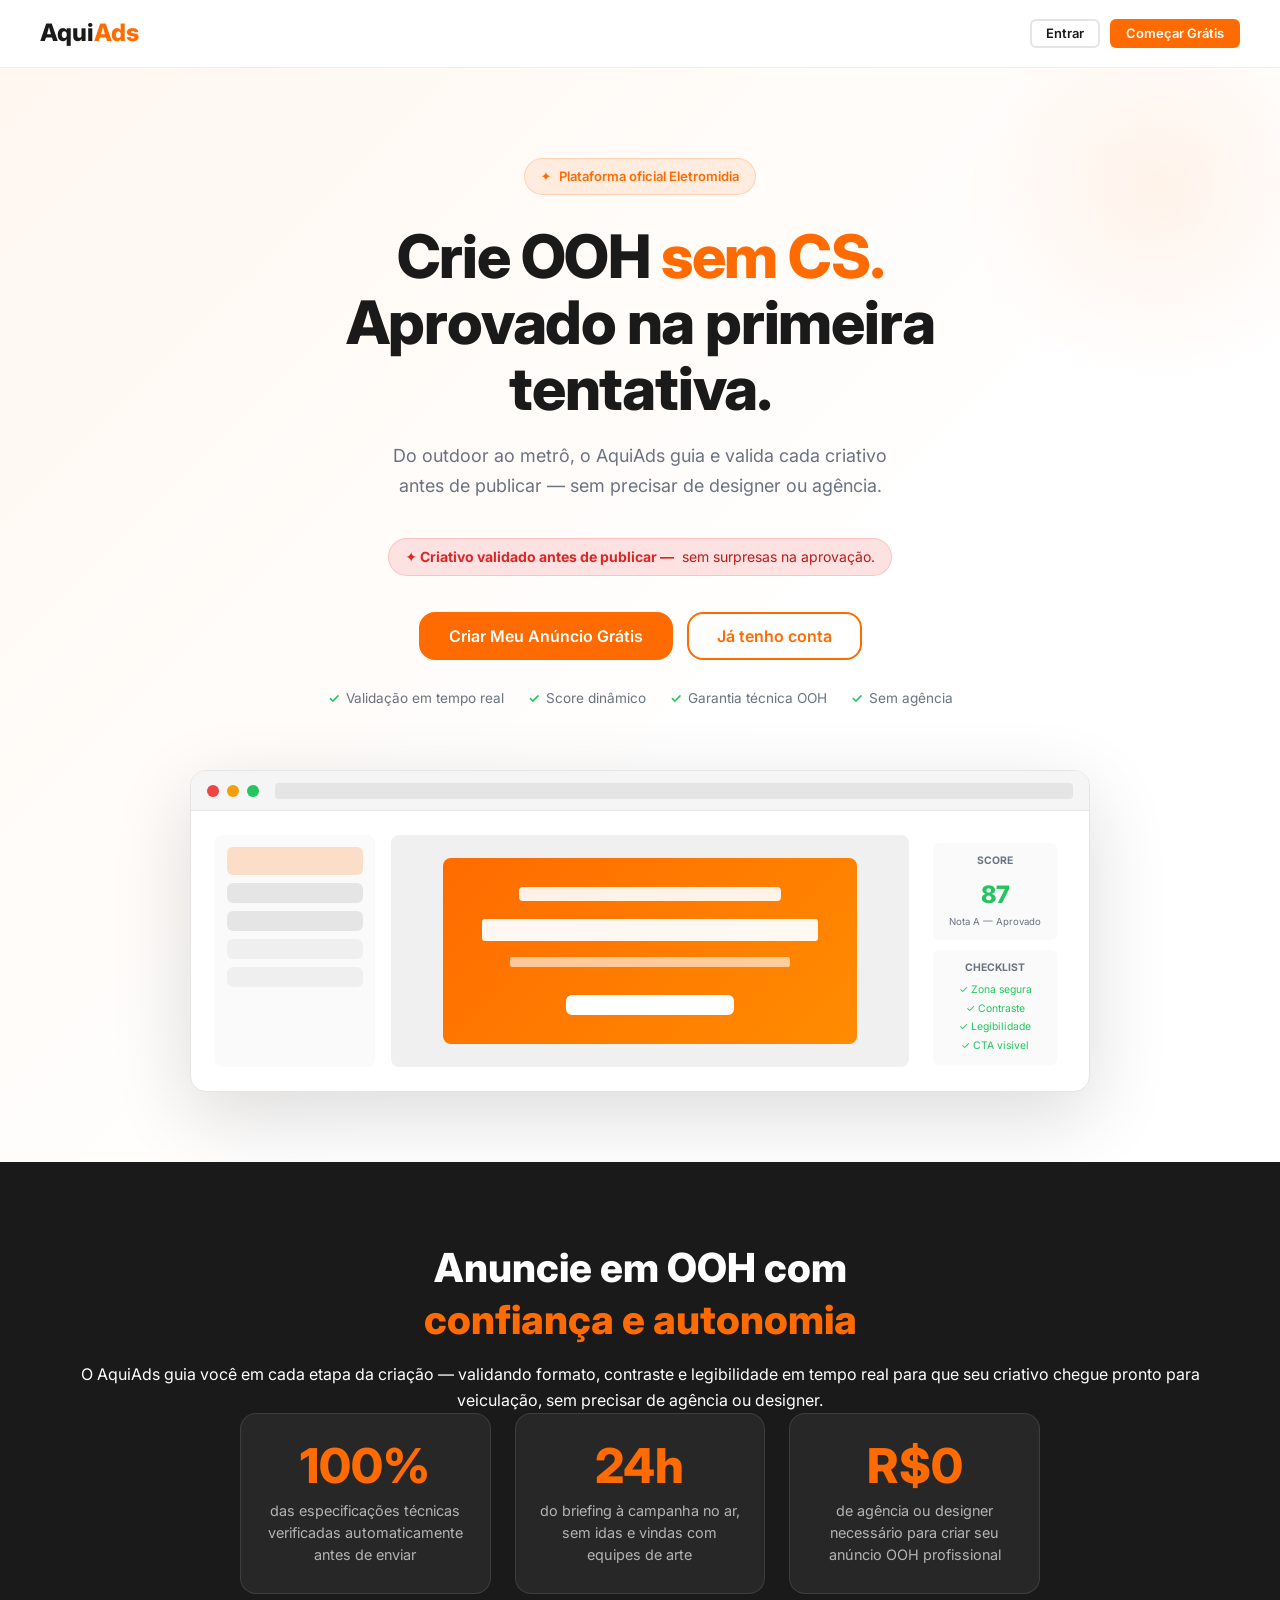
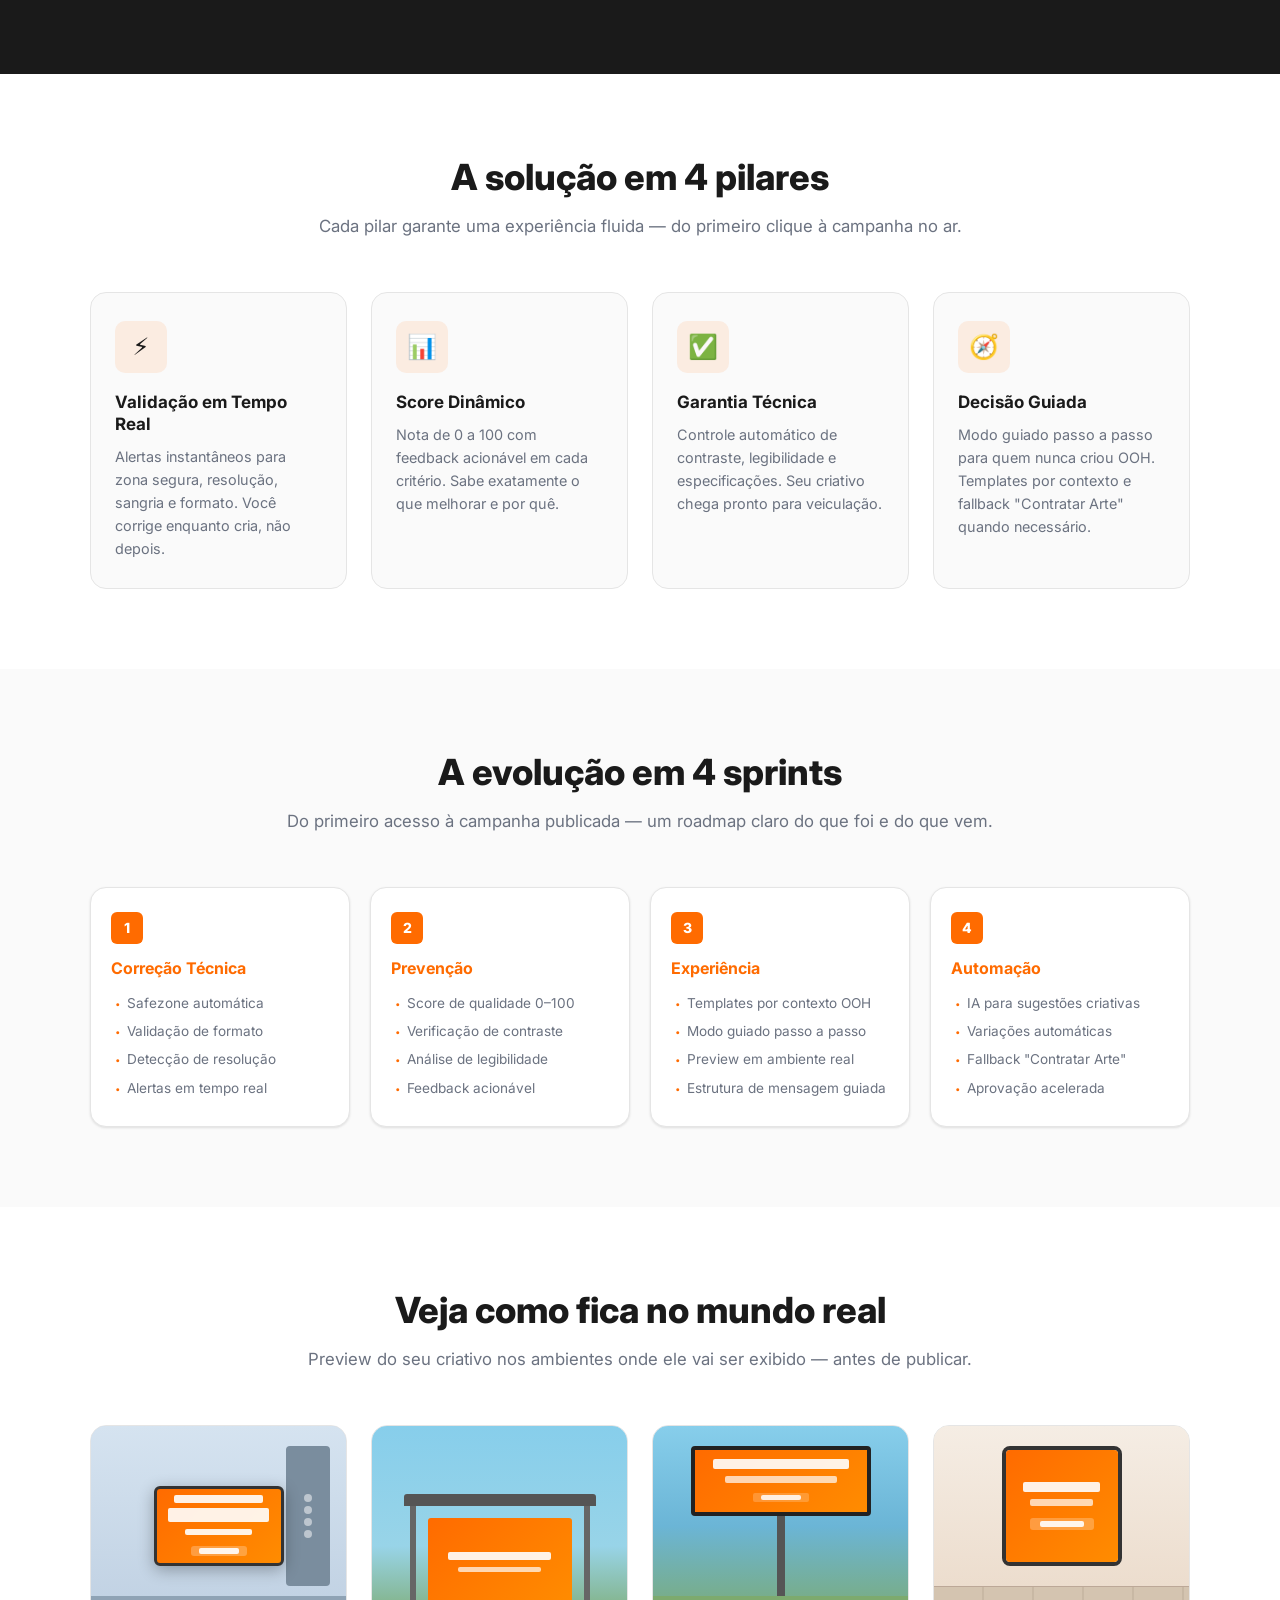
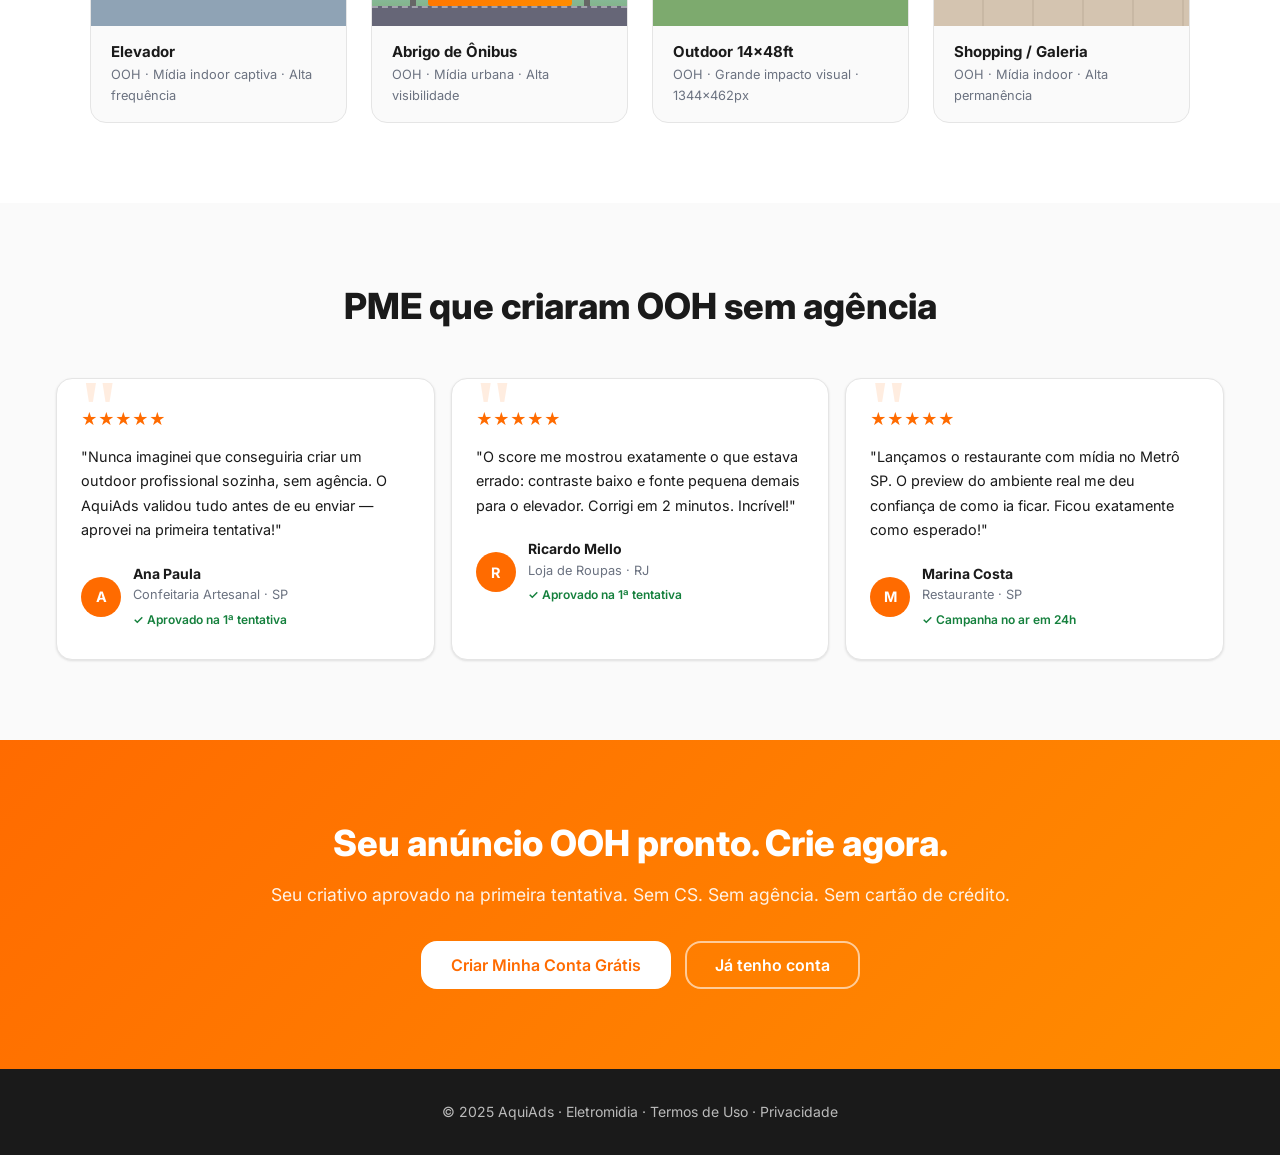
==== commit 34fb7480: "feat(css/dashboard): melhora responsividade mobile com hamburger menu e sidebar overlay Adiciona .ha" ====
--- a/dashboard.html
+++ b/dashboard.html
@@ -21,6 +21,7 @@
 </head>
 <body>
 <div id="toast-container"></div>
+<div class="sidebar-overlay" id="sidebar-overlay" onclick="closeSidebar()"></div>
 
 <div class="app-layout">
   <!-- SIDEBAR -->
@@ -72,6 +73,11 @@
   <!-- MAIN CONTENT -->
   <div class="main-content">
     <header class="topbar">
+      <button class="hamburger-btn" id="hamburger-btn" onclick="toggleSidebar()" aria-label="Menu">
+        <div class="hamburger-line"></div>
+        <div class="hamburger-line"></div>
+        <div class="hamburger-line"></div>
+      </button>
       <span class="topbar-title" id="topbar-greeting">Olá 👋</span>
       <div class="topbar-actions">
         <div class="search-input-wrap">
@@ -221,7 +227,7 @@
   grid.innerHTML = list.map(c => {
     const fmt = AquiAds.Formats.find(f=>f.id===c.formatId) || { name:'Desconhecido', category:'?' };
     const statusMap = { draft:'Rascunho', review:'Em revisão', approved:'Aprovado', rejected:'Reprovado' };
-    const statusClass = { draft:'draft', review:'review', approved:'approved', rejected:'rejected' };
+    const statusClass = { draft:'gray', review:'orange', approved:'green', rejected:'red' };
     const scoreClass = c.score >= 75 ? 'success' : c.score >= 50 ? 'warning' : 'error';
     const scoreColor = { success:'#22C55E', warning:'#F59E0B', error:'#EF4444' }[scoreClass];
     const r = 18, circ = 2*Math.PI*r;
@@ -358,6 +364,21 @@
   renderNotifications();
   updateNotifBadge();
 }
+
+// Mobile sidebar toggle
+function toggleSidebar() {
+  const sidebar = document.getElementById('sidebar');
+  const overlay = document.getElementById('sidebar-overlay');
+  const isOpen = sidebar.classList.contains('sidebar--mobile-open');
+  if (isOpen) { closeSidebar(); } else {
+    sidebar.classList.add('sidebar--mobile-open');
+    overlay.classList.add('sidebar-overlay--open');
+  }
+}
+function closeSidebar() {
+  document.getElementById('sidebar').classList.remove('sidebar--mobile-open');
+  document.getElementById('sidebar-overlay').classList.remove('sidebar-overlay--open');
+}
 </script>
 </body>
 </html>
--- a/assets/css/style.css
+++ b/assets/css/style.css
@@ -867,6 +867,25 @@
 .skeleton { background: linear-gradient(90deg, #E5E5E5 25%, #F0F0F0 50%, #E5E5E5 75%); background-size: 200% 100%; animation: shimmer 1.4s infinite; border-radius: var(--radius-sm); }
 @keyframes shimmer { from { background-position: 200% 0; } to { background-position: -200% 0; } }
 
+/* ===== HAMBURGER MENU (mobile sidebar toggle) ===== */
+.hamburger-btn {
+  display: none; width: 38px; height: 38px; border-radius: var(--radius-md);
+  background: none; border: 1.5px solid var(--color-gray-light);
+  align-items: center; justify-content: center; cursor: pointer;
+  color: var(--color-text-muted); flex-direction: column; gap: 5px;
+  padding: 8px; transition: var(--transition); flex-shrink: 0;
+}
+.hamburger-btn:hover { background: var(--color-bg); color: var(--color-text); }
+.hamburger-line {
+  width: 18px; height: 2px; background: currentColor;
+  border-radius: 2px; transition: var(--transition);
+}
+.sidebar-overlay {
+  display: none; position: fixed; inset: 0; background: rgba(0,0,0,0.4);
+  z-index: 99; opacity: 0; transition: opacity 0.2s ease;
+}
+.sidebar-overlay--open { opacity: 1; pointer-events: all; }
+
 /* ===== RESPONSIVE ===== */
 @media (max-width: 1200px) {
   .editor-layout { grid-template-columns: 220px 1fr 240px; }
@@ -894,13 +913,40 @@
   .how-it-works, .formats-section, .cta-section { padding: 48px 20px; }
   .landing-nav { padding: 0 20px; }
   .steps-grid { grid-template-columns: 1fr; }
+  .creatives-grid { grid-template-columns: repeat(auto-fill, minmax(240px, 1fr)); }
+  .stat-card-value { font-size: 1.5rem; }
 }
 @media (max-width: 640px) {
+  /* Sidebar — hidden by default on mobile, toggle via hamburger */
+  :root { --sidebar-width: 240px; } /* restore full width for mobile overlay */
   .main-content { margin-left: 0; }
-  .sidebar { transform: translateX(-100%); }
+  .sidebar {
+    transform: translateX(-100%); z-index: 200;
+    box-shadow: var(--shadow-lg);
+  }
   .sidebar--mobile-open { transform: translateX(0); }
+  /* Show hamburger in topbar */
+  .hamburger-btn { display: inline-flex; }
+  .sidebar-overlay { display: block; }
+
+  /* Editor mobile */
   .editor-layout { grid-template-columns: 1fr; grid-template-rows: 58px 48px 1fr 44px; }
   .editor-panel { display: none; }
-  .hero h1 { font-size: 1.75rem; }
+
+  /* Landing */
+  .hero h1 { font-size: 1.875rem; }
+  .grid-3 { grid-template-columns: 1fr; }
   .grid-4 { grid-template-columns: repeat(2, 1fr); }
-}
+
+  /* Topbar search collapses on mobile */
+  .search-input { width: 180px; }
+  .search-input:focus { width: 220px; }
+
+  /* Cards stack nicely */
+  .creatives-grid { grid-template-columns: 1fr; }
+  .templates-grid { grid-template-columns: 1fr; }
+
+  /* Modal full-width on mobile */
+  .modal { border-radius: var(--radius-lg); padding: 24px 20px; }
+  .modal--lg { max-width: 100%; }
+}
